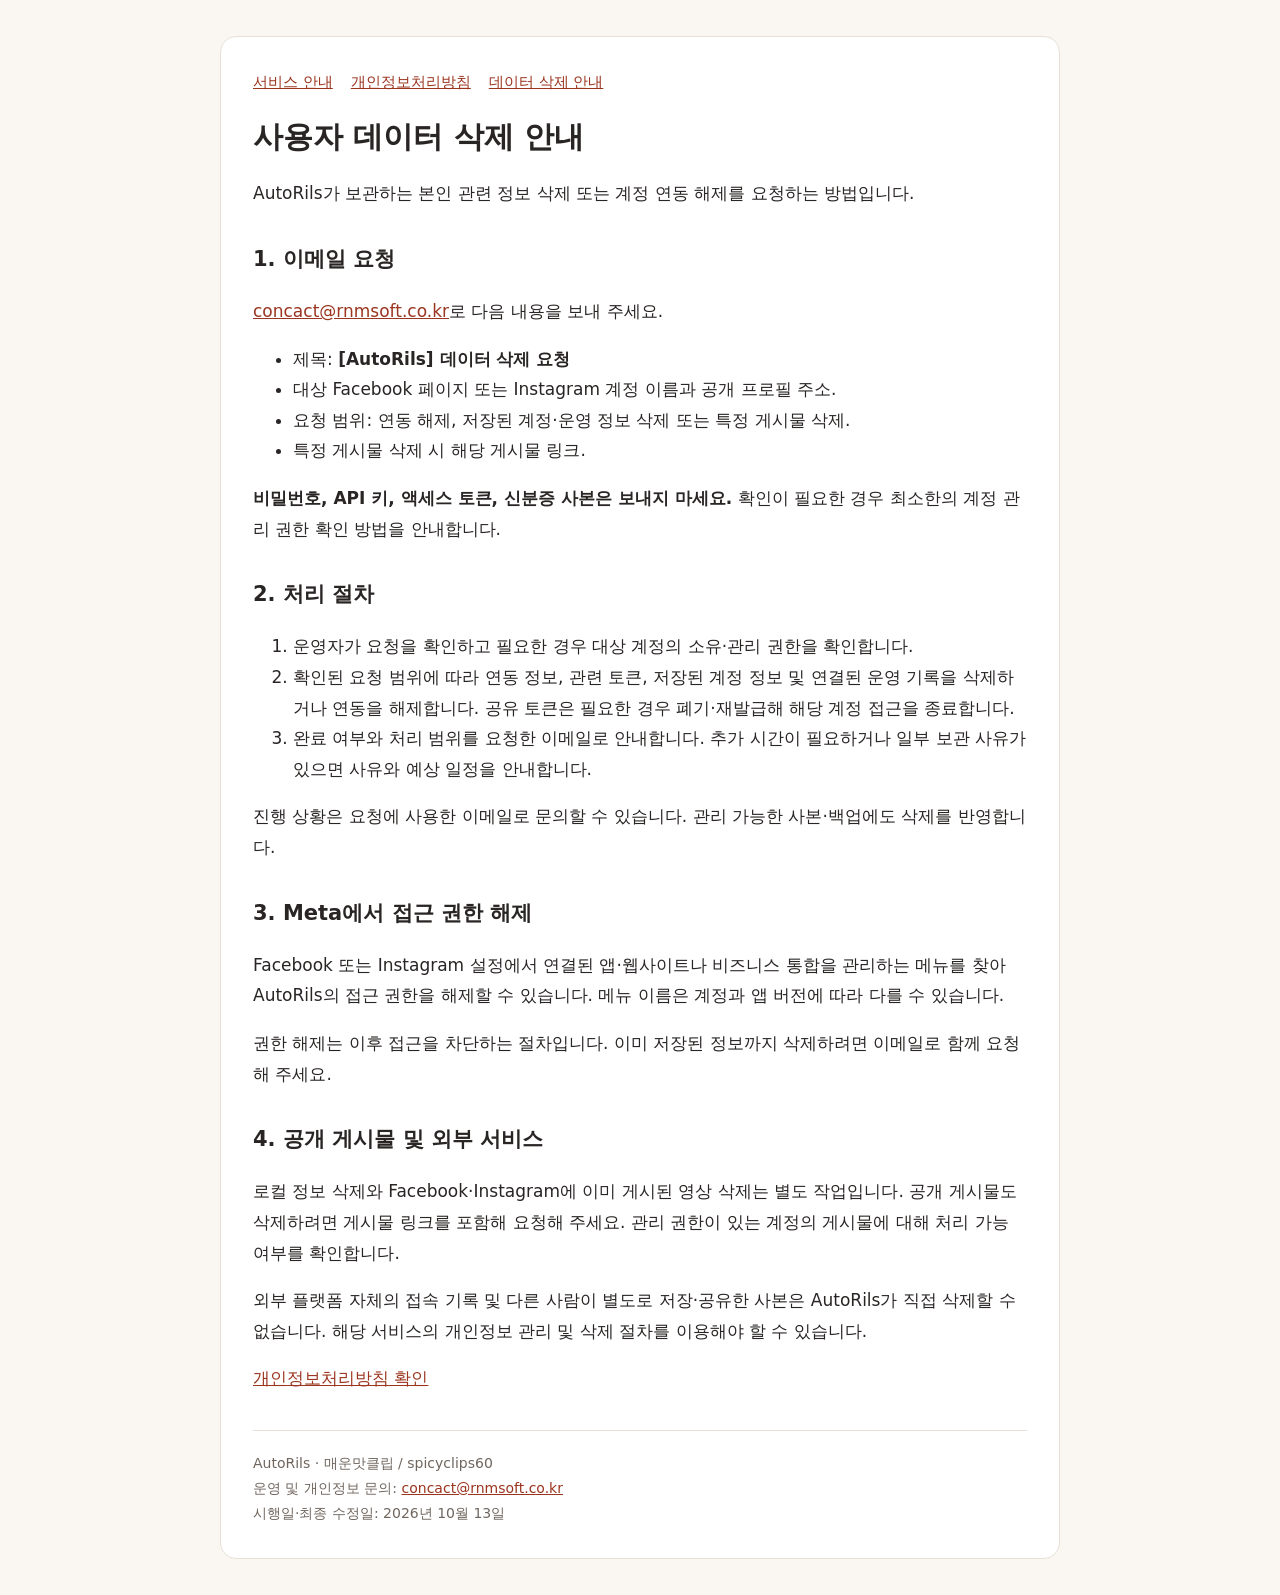
==== data-deletion.html @ df9a6012 "Publish AutoRils privacy policy and data deletion guide" ====
<!doctype html><html lang="ko"><head><meta charset="utf-8"><meta name="viewport" content="width=device-width,initial-scale=1"><title>사용자 데이터 삭제 안내 | AutoRils</title><meta name="description" content="AutoRils 매운맛클립의 사용자 데이터 삭제 안내"><link rel="stylesheet" href="style.css"></head><body><main><nav aria-label="안내 페이지"><a href="index.html">서비스 안내</a><a href="privacy.html">개인정보처리방침</a><a href="data-deletion.html">데이터 삭제 안내</a></nav><h1>사용자 데이터 삭제 안내</h1><p>AutoRils가 보관하는 본인 관련 정보 삭제 또는 계정 연동 해제를 요청하는 방법입니다.</p><h2>1. 이메일 요청</h2><p><a href="mailto:concact@rnmsoft.co.kr">concact@rnmsoft.co.kr</a>로 다음 내용을 보내 주세요.</p><ul><li>제목: <strong>[AutoRils] 데이터 삭제 요청</strong></li><li>대상 Facebook 페이지 또는 Instagram 계정 이름과 공개 프로필 주소.</li><li>요청 범위: 연동 해제, 저장된 계정·운영 정보 삭제 또는 특정 게시물 삭제.</li><li>특정 게시물 삭제 시 해당 게시물 링크.</li></ul><p><strong>비밀번호, API 키, 액세스 토큰, 신분증 사본은 보내지 마세요.</strong> 확인이 필요한 경우 최소한의 계정 관리 권한 확인 방법을 안내합니다.</p>
<h2>2. 처리 절차</h2><ol><li>운영자가 요청을 확인하고 필요한 경우 대상 계정의 소유·관리 권한을 확인합니다.</li><li>확인된 요청 범위에 따라 연동 정보, 관련 토큰, 저장된 계정 정보 및 연결된 운영 기록을 삭제하거나 연동을 해제합니다. 공유 토큰은 필요한 경우 폐기·재발급해 해당 계정 접근을 종료합니다.</li><li>완료 여부와 처리 범위를 요청한 이메일로 안내합니다. 추가 시간이 필요하거나 일부 보관 사유가 있으면 사유와 예상 일정을 안내합니다.</li></ol><p>진행 상황은 요청에 사용한 이메일로 문의할 수 있습니다. 관리 가능한 사본·백업에도 삭제를 반영합니다.</p>
<h2>3. Meta에서 접근 권한 해제</h2><p>Facebook 또는 Instagram 설정에서 연결된 앱·웹사이트나 비즈니스 통합을 관리하는 메뉴를 찾아 AutoRils의 접근 권한을 해제할 수 있습니다. 메뉴 이름은 계정과 앱 버전에 따라 다를 수 있습니다.</p><p>권한 해제는 이후 접근을 차단하는 절차입니다. 이미 저장된 정보까지 삭제하려면 이메일로 함께 요청해 주세요.</p>
<h2>4. 공개 게시물 및 외부 서비스</h2><p>로컬 정보 삭제와 Facebook·Instagram에 이미 게시된 영상 삭제는 별도 작업입니다. 공개 게시물도 삭제하려면 게시물 링크를 포함해 요청해 주세요. 관리 권한이 있는 계정의 게시물에 대해 처리 가능 여부를 확인합니다.</p><p>외부 플랫폼 자체의 접속 기록 및 다른 사람이 별도로 저장·공유한 사본은 AutoRils가 직접 삭제할 수 없습니다. 해당 서비스의 개인정보 관리 및 삭제 절차를 이용해야 할 수 있습니다.</p><p><a href="privacy.html">개인정보처리방침 확인</a></p><footer>AutoRils · 매운맛클립 / spicyclips60<br>운영 및 개인정보 문의: <a href="mailto:concact@rnmsoft.co.kr">concact@rnmsoft.co.kr</a><br>시행일·최종 수정일: 2026년 10월 13일</footer></main></body></html>
---- style.css ----
*{box-sizing:border-box}body{margin:0;background:#faf7f2;color:#292524;font:17px/1.8 system-ui,-apple-system,sans-serif}main{max-width:840px;margin:36px auto;padding:32px;background:white;border:1px solid #e7e0d7;border-radius:16px}h1{font-size:30px;line-height:1.4}h2{font-size:21px;margin-top:32px}a{color:#9b351f}nav{display:flex;gap:18px;flex-wrap:wrap;font-size:15px}footer{color:#70665e;font-size:14px;border-top:1px solid #e7e0d7;margin-top:36px;padding-top:20px}@media(max-width:600px){main{margin:0;padding:24px 20px;border:0;border-radius:0}h1{font-size:26px}}
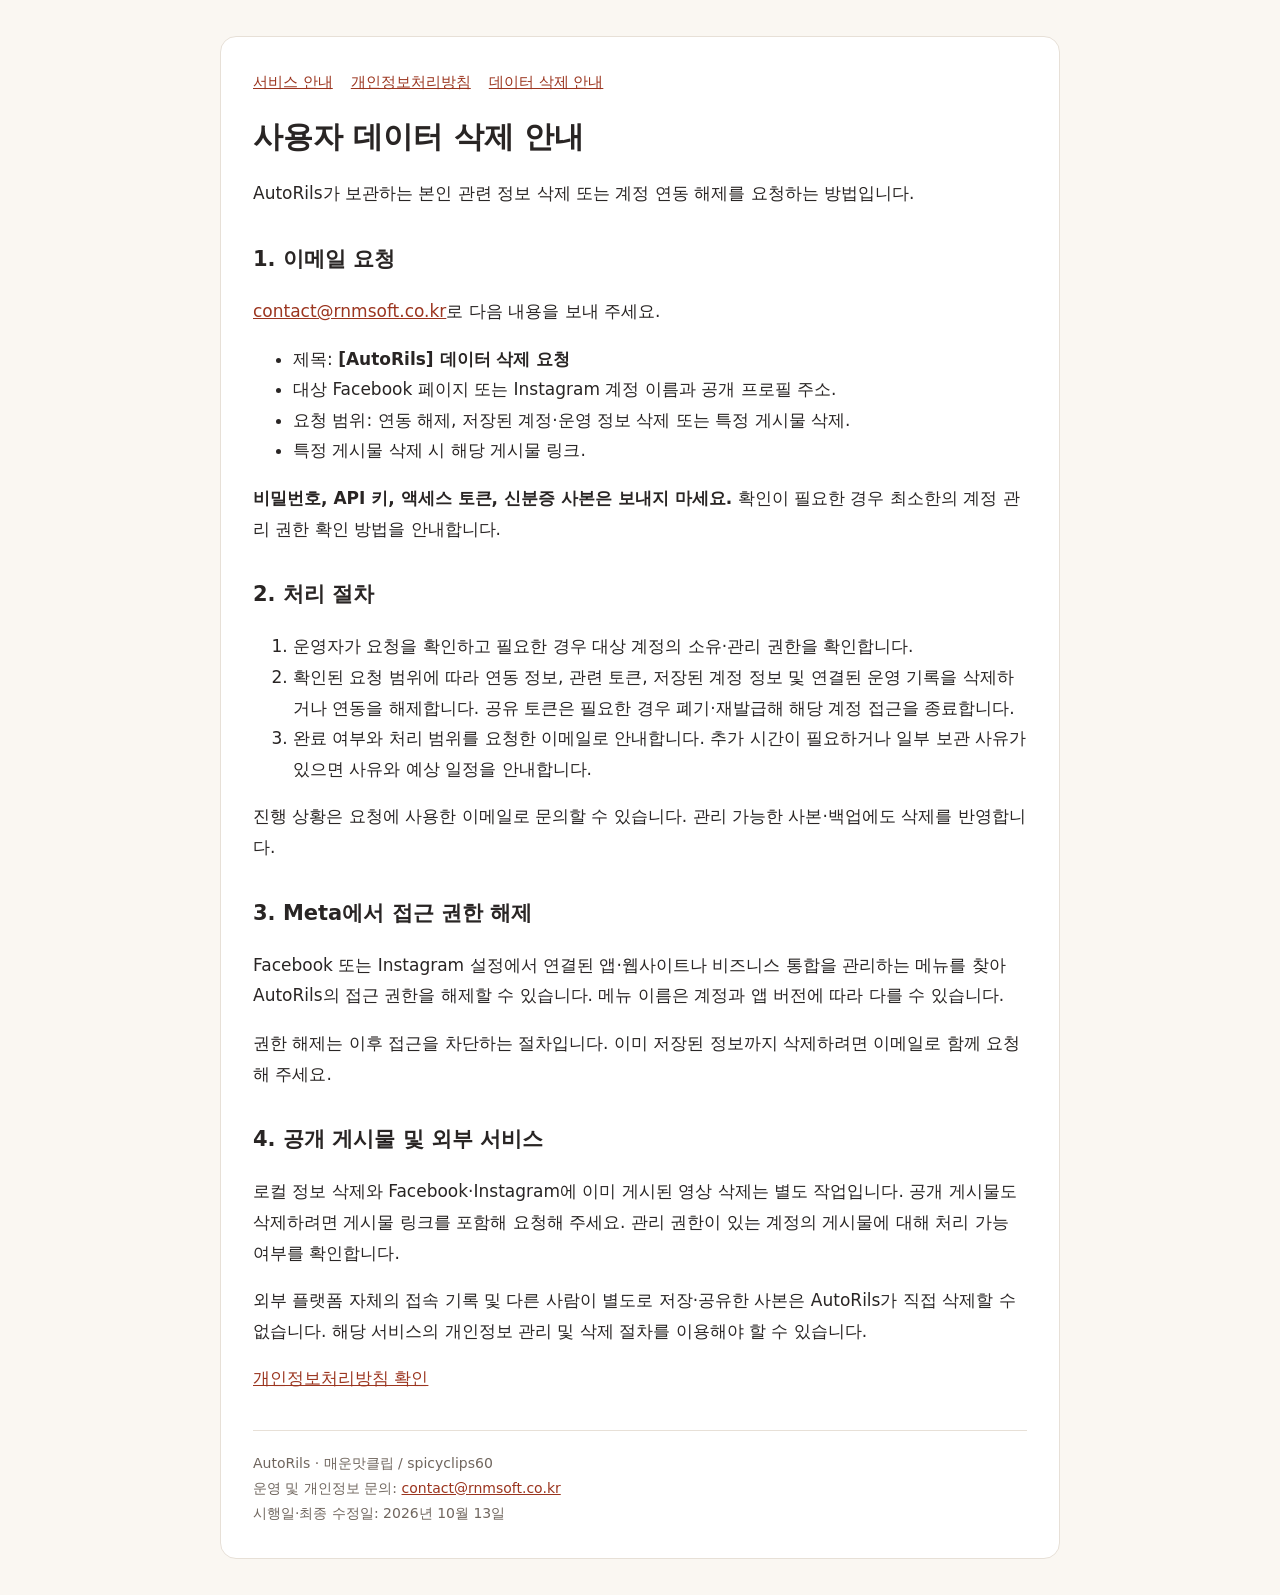
==== commit 5672a708: "Correct public contact email" ====
--- a/data-deletion.html
+++ b/data-deletion.html
@@ -1,4 +1,4 @@
-<!doctype html><html lang="ko"><head><meta charset="utf-8"><meta name="viewport" content="width=device-width,initial-scale=1"><title>사용자 데이터 삭제 안내 | AutoRils</title><meta name="description" content="AutoRils 매운맛클립의 사용자 데이터 삭제 안내"><link rel="stylesheet" href="style.css"></head><body><main><nav aria-label="안내 페이지"><a href="index.html">서비스 안내</a><a href="privacy.html">개인정보처리방침</a><a href="data-deletion.html">데이터 삭제 안내</a></nav><h1>사용자 데이터 삭제 안내</h1><p>AutoRils가 보관하는 본인 관련 정보 삭제 또는 계정 연동 해제를 요청하는 방법입니다.</p><h2>1. 이메일 요청</h2><p><a href="mailto:concact@rnmsoft.co.kr">concact@rnmsoft.co.kr</a>로 다음 내용을 보내 주세요.</p><ul><li>제목: <strong>[AutoRils] 데이터 삭제 요청</strong></li><li>대상 Facebook 페이지 또는 Instagram 계정 이름과 공개 프로필 주소.</li><li>요청 범위: 연동 해제, 저장된 계정·운영 정보 삭제 또는 특정 게시물 삭제.</li><li>특정 게시물 삭제 시 해당 게시물 링크.</li></ul><p><strong>비밀번호, API 키, 액세스 토큰, 신분증 사본은 보내지 마세요.</strong> 확인이 필요한 경우 최소한의 계정 관리 권한 확인 방법을 안내합니다.</p>
+<!doctype html><html lang="ko"><head><meta charset="utf-8"><meta name="viewport" content="width=device-width,initial-scale=1"><title>사용자 데이터 삭제 안내 | AutoRils</title><meta name="description" content="AutoRils 매운맛클립의 사용자 데이터 삭제 안내"><link rel="stylesheet" href="style.css"></head><body><main><nav aria-label="안내 페이지"><a href="index.html">서비스 안내</a><a href="privacy.html">개인정보처리방침</a><a href="data-deletion.html">데이터 삭제 안내</a></nav><h1>사용자 데이터 삭제 안내</h1><p>AutoRils가 보관하는 본인 관련 정보 삭제 또는 계정 연동 해제를 요청하는 방법입니다.</p><h2>1. 이메일 요청</h2><p><a href="mailto:contact@rnmsoft.co.kr">contact@rnmsoft.co.kr</a>로 다음 내용을 보내 주세요.</p><ul><li>제목: <strong>[AutoRils] 데이터 삭제 요청</strong></li><li>대상 Facebook 페이지 또는 Instagram 계정 이름과 공개 프로필 주소.</li><li>요청 범위: 연동 해제, 저장된 계정·운영 정보 삭제 또는 특정 게시물 삭제.</li><li>특정 게시물 삭제 시 해당 게시물 링크.</li></ul><p><strong>비밀번호, API 키, 액세스 토큰, 신분증 사본은 보내지 마세요.</strong> 확인이 필요한 경우 최소한의 계정 관리 권한 확인 방법을 안내합니다.</p>
 <h2>2. 처리 절차</h2><ol><li>운영자가 요청을 확인하고 필요한 경우 대상 계정의 소유·관리 권한을 확인합니다.</li><li>확인된 요청 범위에 따라 연동 정보, 관련 토큰, 저장된 계정 정보 및 연결된 운영 기록을 삭제하거나 연동을 해제합니다. 공유 토큰은 필요한 경우 폐기·재발급해 해당 계정 접근을 종료합니다.</li><li>완료 여부와 처리 범위를 요청한 이메일로 안내합니다. 추가 시간이 필요하거나 일부 보관 사유가 있으면 사유와 예상 일정을 안내합니다.</li></ol><p>진행 상황은 요청에 사용한 이메일로 문의할 수 있습니다. 관리 가능한 사본·백업에도 삭제를 반영합니다.</p>
 <h2>3. Meta에서 접근 권한 해제</h2><p>Facebook 또는 Instagram 설정에서 연결된 앱·웹사이트나 비즈니스 통합을 관리하는 메뉴를 찾아 AutoRils의 접근 권한을 해제할 수 있습니다. 메뉴 이름은 계정과 앱 버전에 따라 다를 수 있습니다.</p><p>권한 해제는 이후 접근을 차단하는 절차입니다. 이미 저장된 정보까지 삭제하려면 이메일로 함께 요청해 주세요.</p>
-<h2>4. 공개 게시물 및 외부 서비스</h2><p>로컬 정보 삭제와 Facebook·Instagram에 이미 게시된 영상 삭제는 별도 작업입니다. 공개 게시물도 삭제하려면 게시물 링크를 포함해 요청해 주세요. 관리 권한이 있는 계정의 게시물에 대해 처리 가능 여부를 확인합니다.</p><p>외부 플랫폼 자체의 접속 기록 및 다른 사람이 별도로 저장·공유한 사본은 AutoRils가 직접 삭제할 수 없습니다. 해당 서비스의 개인정보 관리 및 삭제 절차를 이용해야 할 수 있습니다.</p><p><a href="privacy.html">개인정보처리방침 확인</a></p><footer>AutoRils · 매운맛클립 / spicyclips60<br>운영 및 개인정보 문의: <a href="mailto:concact@rnmsoft.co.kr">concact@rnmsoft.co.kr</a><br>시행일·최종 수정일: 2026년 10월 13일</footer></main></body></html>+<h2>4. 공개 게시물 및 외부 서비스</h2><p>로컬 정보 삭제와 Facebook·Instagram에 이미 게시된 영상 삭제는 별도 작업입니다. 공개 게시물도 삭제하려면 게시물 링크를 포함해 요청해 주세요. 관리 권한이 있는 계정의 게시물에 대해 처리 가능 여부를 확인합니다.</p><p>외부 플랫폼 자체의 접속 기록 및 다른 사람이 별도로 저장·공유한 사본은 AutoRils가 직접 삭제할 수 없습니다. 해당 서비스의 개인정보 관리 및 삭제 절차를 이용해야 할 수 있습니다.</p><p><a href="privacy.html">개인정보처리방침 확인</a></p><footer>AutoRils · 매운맛클립 / spicyclips60<br>운영 및 개인정보 문의: <a href="mailto:contact@rnmsoft.co.kr">contact@rnmsoft.co.kr</a><br>시행일·최종 수정일: 2026년 10월 13일</footer></main></body></html>
